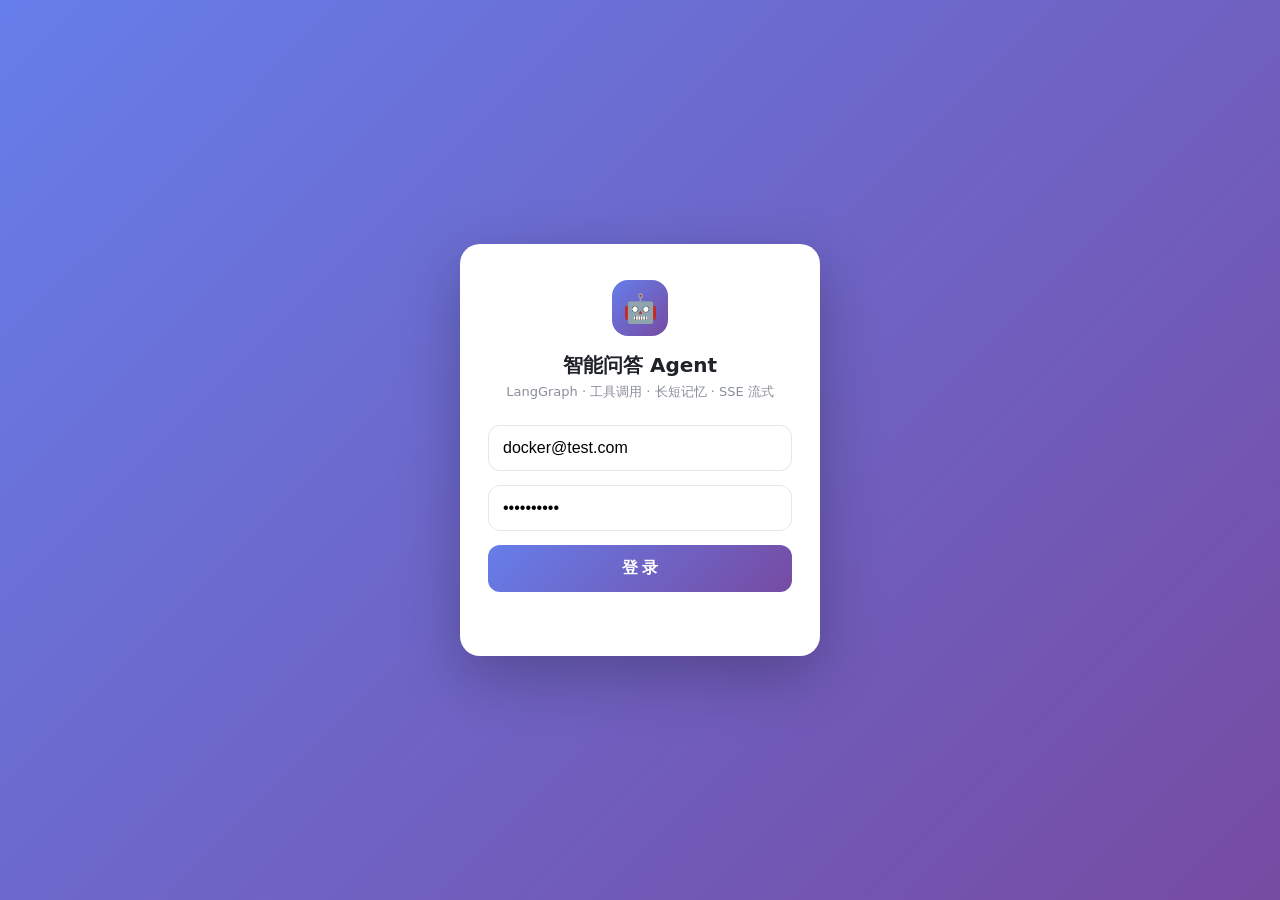
==== front/index.html @ 82601eda "feat: 前端界面重设计 + 手机端适配 - static 目录更名为 front，同步修正 Dockerfile COPY 与 main.py 挂载路径  - 全新 UI：渐变登录卡片、聊天气泡+" ====
<!DOCTYPE html>
<html lang="zh-CN">
<head>
<meta charset="UTF-8">
<meta name="viewport" content="width=device-width, initial-scale=1.0, viewport-fit=cover">
<title>智能问答 Agent</title>
<style>
  :root {
    --primary: #4f6ef7;
    --primary-dark: #3d56d6;
    --bg: #f3f5fa;
    --bubble-ai: #ffffff;
    --text: #1f2329;
    --text-sub: #8a8f99;
    --radius: 16px;
  }
  * { margin:0; padding:0; box-sizing:border-box; -webkit-tap-highlight-color:transparent; }
  html, body { height:100%; }
  body {
    font-family: -apple-system, "PingFang SC", "Microsoft YaHei", system-ui, sans-serif;
    background: var(--bg); color: var(--text);
    height: 100dvh; display: flex; flex-direction: column; overflow: hidden;
  }

  /* ---------- 登录页 ---------- */
  #login {
    flex:1; display:flex; align-items:center; justify-content:center;
    background: linear-gradient(135deg, #667eea 0%, #764ba2 100%);
    padding: 24px;
  }
  .login-card {
    width: 100%; max-width: 360px; background: #fff; border-radius: 20px;
    padding: 36px 28px; box-shadow: 0 20px 60px rgba(0,0,0,.25);
  }
  .login-card .logo {
    width: 56px; height: 56px; margin: 0 auto 16px; border-radius: 16px;
    background: linear-gradient(135deg, #667eea, #764ba2);
    display:flex; align-items:center; justify-content:center; font-size: 28px;
  }
  .login-card h2 { text-align:center; font-size: 20px; margin-bottom: 4px; }
  .login-card p { text-align:center; color: var(--text-sub); font-size: 13px; margin-bottom: 24px; }
  .login-card input {
    width: 100%; padding: 13px 14px; margin-bottom: 14px; font-size: 16px; /* 16px 防止 iOS 聚焦自动放大 */
    border: 1.5px solid #e4e7ed; border-radius: 12px; outline: none; transition: border-color .2s;
  }
  .login-card input:focus { border-color: var(--primary); }
  .login-card button {
    width: 100%; padding: 13px; font-size: 16px; font-weight: 600; color: #fff;
    background: linear-gradient(135deg, #667eea, #764ba2);
    border: none; border-radius: 12px; cursor: pointer; transition: opacity .2s;
  }
  .login-card button:active { opacity: .85; }
  .login-err { color:#e64545; font-size:13px; text-align:center; margin-top:10px; min-height:18px; }

  /* ---------- 聊天页 ---------- */
  #chat { display:none; flex:1; flex-direction:column; height: 100dvh; max-width: 860px; width:100%; margin: 0 auto; }
  header {
    display:flex; align-items:center; gap: 10px; padding: 12px 16px;
    background: #fff; border-bottom: 1px solid #eceef3; flex-shrink: 0;
  }
  header .avatar {
    width: 36px; height: 36px; border-radius: 12px; flex-shrink: 0;
    background: linear-gradient(135deg, #667eea, #764ba2);
    display:flex; align-items:center; justify-content:center; font-size: 18px;
  }
  header .title { font-size: 15px; font-weight: 600; }
  header .status { font-size: 12px; color: var(--text-sub); display:flex; align-items:center; gap:5px; }
  header .dot { width: 7px; height: 7px; border-radius: 50%; background: #2ecc71; }
  header .logout { margin-left:auto; font-size:13px; color:var(--text-sub); background:none; border:none; cursor:pointer; }

  #msgs { flex:1; overflow-y:auto; padding: 18px 14px; scroll-behavior: smooth; }
  .row { display:flex; margin-bottom: 16px; gap: 8px; }
  .row.user { justify-content: flex-end; }
  .row .mini-avatar {
    width: 32px; height: 32px; border-radius: 10px; flex-shrink: 0;
    display:flex; align-items:center; justify-content:center; font-size: 15px;
  }
  .row.assistant .mini-avatar { background: linear-gradient(135deg,#667eea,#764ba2); }
  .row.user .mini-avatar { background: #dfe4f5; order: 2; }
  .msg {
    max-width: 78%; padding: 11px 15px; border-radius: var(--radius);
    line-height: 1.7; font-size: 15px; word-break: break-word; white-space: pre-wrap;
    box-shadow: 0 1px 3px rgba(30,40,80,.06);
  }
  .row.assistant .msg { background: var(--bubble-ai); border-top-left-radius: 4px; }
  .row.user .msg {
    background: linear-gradient(135deg, var(--primary), var(--primary-dark));
    color: #fff; border-top-right-radius: 4px;
  }
  .msg.error { color:#e64545; background:#fff1f0; }

  /* 打字指示器：三个跳动的点 */
  .typing { display:inline-flex; gap:4px; padding: 4px 2px; }
  .typing i { width:7px; height:7px; border-radius:50%; background:#b6bdd0; animation: blink 1.2s infinite; }
  .typing i:nth-child(2) { animation-delay: .2s; }
  .typing i:nth-child(3) { animation-delay: .4s; }
  @keyframes blink { 0%,80%,100% { opacity:.3; transform: translateY(0);} 40% { opacity:1; transform: translateY(-3px);} }

  /* ---------- 底部输入栏 ---------- */
  #bar {
    display:flex; gap: 10px; padding: 12px 14px;
    padding-bottom: calc(12px + env(safe-area-inset-bottom)); /* iPhone 底部安全区 */
    background:#fff; border-top:1px solid #eceef3; flex-shrink:0;
  }
  #bar input {
    flex:1; padding: 12px 16px; font-size: 16px;
    border: 1.5px solid #e4e7ed; border-radius: 24px; outline:none; transition: border-color .2s;
  }
  #bar input:focus { border-color: var(--primary); }
  #send {
    width: 46px; height: 46px; border-radius: 50%; flex-shrink:0;
    background: linear-gradient(135deg, var(--primary), var(--primary-dark));
    border:none; cursor:pointer; display:flex; align-items:center; justify-content:center;
    transition: transform .15s, opacity .2s;
  }
  #send:active { transform: scale(.92); }
  #send:disabled { opacity:.5; }
  #send svg { width: 20px; height: 20px; fill: #fff; }

  /* ---------- 手机端适配 ---------- */
  @media (max-width: 640px) {
    #chat { max-width: 100%; }
    .msg { max-width: 85%; font-size: 15px; }
    #msgs { padding: 14px 10px; }
    header { padding: 10px 12px; }
  }
</style>
</head>
<body>

<div id="login">
  <div class="login-card">
    <div class="logo">🤖</div>
    <h2>智能问答 Agent</h2>
    <p>LangGraph · 工具调用 · 长短记忆 · SSE 流式</p>
    <input id="email" type="email" placeholder="邮箱" value="docker@test.com">
    <input id="password" type="password" placeholder="密码" value="test123456">
    <button onclick="login()">登 录</button>
    <div class="login-err" id="loginErr"></div>
  </div>
</div>

<div id="chat">
  <header>
    <div class="avatar">🤖</div>
    <div>
      <div class="title">智能问答助手</div>
      <div class="status"><span class="dot"></span>在线</div>
    </div>
    <button class="logout" onclick="logout()">退出</button>
  </header>
  <div id="msgs"></div>
  <div id="bar">
    <input id="input" placeholder="输入消息..." autocomplete="off"
           onkeydown="if(event.key==='Enter')send()">
    <button id="send" onclick="send()" aria-label="发送">
      <svg viewBox="0 0 24 24"><path d="M2 21l21-9L2 3v7l15 2-15 2z"/></svg>
    </button>
  </div>
</div>

<script>
let token = '';
let conversationId = null;

async function login() {
  const form = new URLSearchParams();
  form.append('username', document.getElementById('email').value);
  form.append('password', document.getElementById('password').value);
  try {
    const r = await fetch('/auth/login', { method: 'POST', body: form });
    if (!r.ok) { document.getElementById('loginErr').textContent = '登录失败：账号或密码错误'; return; }
    token = (await r.json()).access_token;
    document.getElementById('login').style.display = 'none';
    document.getElementById('chat').style.display = 'flex';
    document.getElementById('input').focus();
  } catch (e) {
    document.getElementById('loginErr').textContent = '网络异常，请稍后重试';
  }
}

function logout() { location.reload(); }

function appendMsg(role, text) {
  const row = document.createElement('div');
  row.className = 'row ' + role;
  const avatar = document.createElement('div');
  avatar.className = 'mini-avatar';
  avatar.textContent = role === 'user' ? '🧑' : '🤖';
  const div = document.createElement('div');
  div.className = 'msg';
  div.textContent = text;
  row.appendChild(avatar);
  row.appendChild(div);
  const box = document.getElementById('msgs');
  box.appendChild(row);
  box.scrollTop = box.scrollHeight;
  return div;
}

function scrollBottom() {
  const box = document.getElementById('msgs');
  box.scrollTop = box.scrollHeight;
}

async function send() {
  const input = document.getElementById('input');
  const text = input.value.trim();
  if (!text) return;
  input.value = '';
  document.getElementById('send').disabled = true;
  appendMsg('user', text);

  // 先放打字指示器，收到第一个 delta 再替换成文字
  const aiDiv = appendMsg('assistant', '');
  aiDiv.innerHTML = '<span class="typing"><i></i><i></i><i></i></span>';
  let firstDelta = true;

  try {
    const body = { message: text };
    if (conversationId) body.conversation_id = conversationId;

    const resp = await fetch('/chat/stream', {
      method: 'POST',
      headers: { 'Authorization': 'Bearer ' + token, 'Content-Type': 'application/json' },
      body: JSON.stringify(body)
    });
    if (!resp.ok) {
      aiDiv.classList.add('error');
      aiDiv.textContent = '请求失败：HTTP ' + resp.status;
      return;
    }

    // fetch + ReadableStream 手动解析 SSE（EventSource 不支持 POST/Header）
    const reader = resp.body.getReader();
    const decoder = new TextDecoder('utf-8');
    let buf = '';
    while (true) {
      const { done, value } = await reader.read();
      if (done) break;
      buf += decoder.decode(value, { stream: true });
      let idx;
      while ((idx = buf.indexOf('\n\n')) >= 0) {
        const raw = buf.slice(0, idx);
        buf = buf.slice(idx + 2);
        if (!raw.startsWith('data:')) continue;
        const evt = JSON.parse(raw.slice(5).trim());
        if (evt.type === 'meta') {
          conversationId = evt.conversation_id;
        } else if (evt.type === 'delta') {
          if (firstDelta) { aiDiv.textContent = ''; firstDelta = false; }
          aiDiv.textContent += evt.content;
          scrollBottom();
        } else if (evt.type === 'error') {
          aiDiv.classList.add('error');
          aiDiv.textContent = '[出错了] ' + evt.message;
        }
      }
    }
    if (firstDelta) aiDiv.textContent = '（无响应内容）';
  } catch (e) {
    aiDiv.classList.add('error');
    aiDiv.textContent = '[网络异常] 请检查连接后重试';
  } finally {
    document.getElementById('send').disabled = false;
    document.getElementById('input').focus();
  }
}
</script>
</body>
</html>
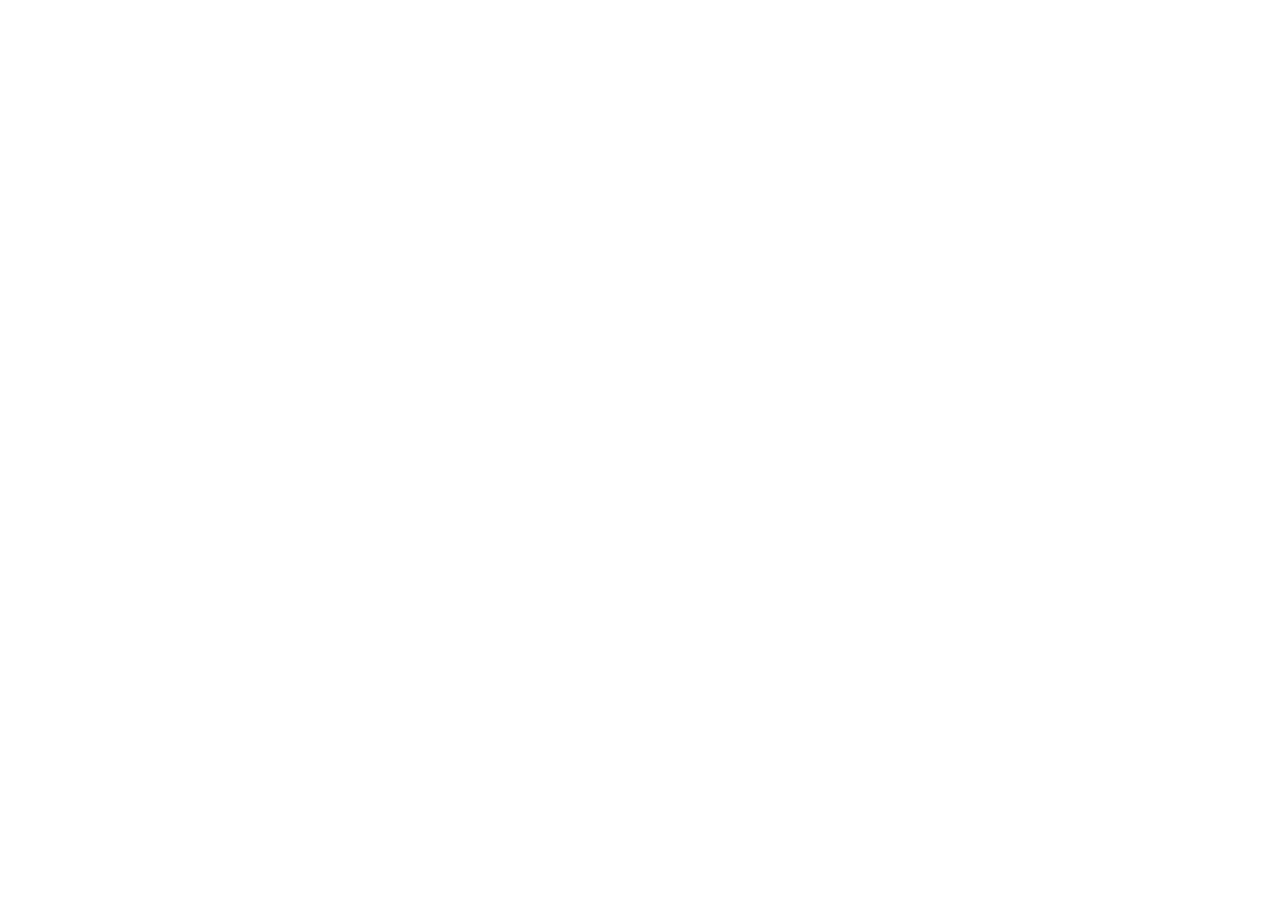
==== commit ba6aa68e: "feat: 前端升级为完整聊天应用（多文件） - 拆分 index.html / style.css / app.js 三文件  - 侧边栏：会话列表、新建/重命名/删除会话、点击加载历史消息  - " ====
--- a/front/index.html
+++ b/front/index.html
@@ -1,271 +1,106 @@
 <!DOCTYPE html>
-<html lang="zh-CN">
+<html lang="zh-CN" data-theme="light">
 <head>
 <meta charset="UTF-8">
 <meta name="viewport" content="width=device-width, initial-scale=1.0, viewport-fit=cover">
 <title>智能问答 Agent</title>
-<style>
-  :root {
-    --primary: #4f6ef7;
-    --primary-dark: #3d56d6;
-    --bg: #f3f5fa;
-    --bubble-ai: #ffffff;
-    --text: #1f2329;
-    --text-sub: #8a8f99;
-    --radius: 16px;
-  }
-  * { margin:0; padding:0; box-sizing:border-box; -webkit-tap-highlight-color:transparent; }
-  html, body { height:100%; }
-  body {
-    font-family: -apple-system, "PingFang SC", "Microsoft YaHei", system-ui, sans-serif;
-    background: var(--bg); color: var(--text);
-    height: 100dvh; display: flex; flex-direction: column; overflow: hidden;
-  }
-
-  /* ---------- 登录页 ---------- */
-  #login {
-    flex:1; display:flex; align-items:center; justify-content:center;
-    background: linear-gradient(135deg, #667eea 0%, #764ba2 100%);
-    padding: 24px;
-  }
-  .login-card {
-    width: 100%; max-width: 360px; background: #fff; border-radius: 20px;
-    padding: 36px 28px; box-shadow: 0 20px 60px rgba(0,0,0,.25);
-  }
-  .login-card .logo {
-    width: 56px; height: 56px; margin: 0 auto 16px; border-radius: 16px;
-    background: linear-gradient(135deg, #667eea, #764ba2);
-    display:flex; align-items:center; justify-content:center; font-size: 28px;
-  }
-  .login-card h2 { text-align:center; font-size: 20px; margin-bottom: 4px; }
-  .login-card p { text-align:center; color: var(--text-sub); font-size: 13px; margin-bottom: 24px; }
-  .login-card input {
-    width: 100%; padding: 13px 14px; margin-bottom: 14px; font-size: 16px; /* 16px 防止 iOS 聚焦自动放大 */
-    border: 1.5px solid #e4e7ed; border-radius: 12px; outline: none; transition: border-color .2s;
-  }
-  .login-card input:focus { border-color: var(--primary); }
-  .login-card button {
-    width: 100%; padding: 13px; font-size: 16px; font-weight: 600; color: #fff;
-    background: linear-gradient(135deg, #667eea, #764ba2);
-    border: none; border-radius: 12px; cursor: pointer; transition: opacity .2s;
-  }
-  .login-card button:active { opacity: .85; }
-  .login-err { color:#e64545; font-size:13px; text-align:center; margin-top:10px; min-height:18px; }
-
-  /* ---------- 聊天页 ---------- */
-  #chat { display:none; flex:1; flex-direction:column; height: 100dvh; max-width: 860px; width:100%; margin: 0 auto; }
-  header {
-    display:flex; align-items:center; gap: 10px; padding: 12px 16px;
-    background: #fff; border-bottom: 1px solid #eceef3; flex-shrink: 0;
-  }
-  header .avatar {
-    width: 36px; height: 36px; border-radius: 12px; flex-shrink: 0;
-    background: linear-gradient(135deg, #667eea, #764ba2);
-    display:flex; align-items:center; justify-content:center; font-size: 18px;
-  }
-  header .title { font-size: 15px; font-weight: 600; }
-  header .status { font-size: 12px; color: var(--text-sub); display:flex; align-items:center; gap:5px; }
-  header .dot { width: 7px; height: 7px; border-radius: 50%; background: #2ecc71; }
-  header .logout { margin-left:auto; font-size:13px; color:var(--text-sub); background:none; border:none; cursor:pointer; }
-
-  #msgs { flex:1; overflow-y:auto; padding: 18px 14px; scroll-behavior: smooth; }
-  .row { display:flex; margin-bottom: 16px; gap: 8px; }
-  .row.user { justify-content: flex-end; }
-  .row .mini-avatar {
-    width: 32px; height: 32px; border-radius: 10px; flex-shrink: 0;
-    display:flex; align-items:center; justify-content:center; font-size: 15px;
-  }
-  .row.assistant .mini-avatar { background: linear-gradient(135deg,#667eea,#764ba2); }
-  .row.user .mini-avatar { background: #dfe4f5; order: 2; }
-  .msg {
-    max-width: 78%; padding: 11px 15px; border-radius: var(--radius);
-    line-height: 1.7; font-size: 15px; word-break: break-word; white-space: pre-wrap;
-    box-shadow: 0 1px 3px rgba(30,40,80,.06);
-  }
-  .row.assistant .msg { background: var(--bubble-ai); border-top-left-radius: 4px; }
-  .row.user .msg {
-    background: linear-gradient(135deg, var(--primary), var(--primary-dark));
-    color: #fff; border-top-right-radius: 4px;
-  }
-  .msg.error { color:#e64545; background:#fff1f0; }
-
-  /* 打字指示器：三个跳动的点 */
-  .typing { display:inline-flex; gap:4px; padding: 4px 2px; }
-  .typing i { width:7px; height:7px; border-radius:50%; background:#b6bdd0; animation: blink 1.2s infinite; }
-  .typing i:nth-child(2) { animation-delay: .2s; }
-  .typing i:nth-child(3) { animation-delay: .4s; }
-  @keyframes blink { 0%,80%,100% { opacity:.3; transform: translateY(0);} 40% { opacity:1; transform: translateY(-3px);} }
-
-  /* ---------- 底部输入栏 ---------- */
-  #bar {
-    display:flex; gap: 10px; padding: 12px 14px;
-    padding-bottom: calc(12px + env(safe-area-inset-bottom)); /* iPhone 底部安全区 */
-    background:#fff; border-top:1px solid #eceef3; flex-shrink:0;
-  }
-  #bar input {
-    flex:1; padding: 12px 16px; font-size: 16px;
-    border: 1.5px solid #e4e7ed; border-radius: 24px; outline:none; transition: border-color .2s;
-  }
-  #bar input:focus { border-color: var(--primary); }
-  #send {
-    width: 46px; height: 46px; border-radius: 50%; flex-shrink:0;
-    background: linear-gradient(135deg, var(--primary), var(--primary-dark));
-    border:none; cursor:pointer; display:flex; align-items:center; justify-content:center;
-    transition: transform .15s, opacity .2s;
-  }
-  #send:active { transform: scale(.92); }
-  #send:disabled { opacity:.5; }
-  #send svg { width: 20px; height: 20px; fill: #fff; }
-
-  /* ---------- 手机端适配 ---------- */
-  @media (max-width: 640px) {
-    #chat { max-width: 100%; }
-    .msg { max-width: 85%; font-size: 15px; }
-    #msgs { padding: 14px 10px; }
-    header { padding: 10px 12px; }
-  }
-</style>
+<link rel="stylesheet" href="/style.css">
 </head>
 <body>
 
-<div id="login">
-  <div class="login-card">
-    <div class="logo">🤖</div>
-    <h2>智能问答 Agent</h2>
-    <p>LangGraph · 工具调用 · 长短记忆 · SSE 流式</p>
-    <input id="email" type="email" placeholder="邮箱" value="docker@test.com">
-    <input id="password" type="password" placeholder="密码" value="test123456">
-    <button onclick="login()">登 录</button>
-    <div class="login-err" id="loginErr"></div>
+<!-- ==================== 登录 / 注册 ==================== -->
+<div id="authView" class="auth-view" style="display:none">
+  <div class="auth-card">
+    <div class="auth-logo">🤖</div>
+    <h1 class="auth-title">智能问答 Agent</h1>
+    <p class="auth-sub">LangGraph · 工具调用 · 长短时记忆 · SSE 流式输出</p>
+
+    <div class="auth-tabs">
+      <button id="tabLogin" class="active" onclick="switchTab('login')">登录</button>
+      <button id="tabRegister" onclick="switchTab('register')">注册</button>
+    </div>
+
+    <div id="loginForm">
+      <input id="loginEmail" type="email" placeholder="邮箱" autocomplete="username">
+      <input id="loginPwd" type="password" placeholder="密码" autocomplete="current-password"
+             onkeydown="if(event.key==='Enter')doLogin()">
+      <button class="btn-primary" onclick="doLogin()">登 录</button>
+    </div>
+
+    <div id="registerForm" style="display:none">
+      <input id="regName" placeholder="用户名">
+      <input id="regEmail" type="email" placeholder="邮箱" autocomplete="username">
+      <input id="regPwd" type="password" placeholder="密码（至少6位）" autocomplete="new-password"
+             onkeydown="if(event.key==='Enter')doRegister()">
+      <button class="btn-primary" onclick="doRegister()">注 册</button>
+    </div>
+
+    <div id="authErr" class="auth-err"></div>
   </div>
 </div>
 
-<div id="chat">
-  <header>
-    <div class="avatar">🤖</div>
-    <div>
-      <div class="title">智能问答助手</div>
-      <div class="status"><span class="dot"></span>在线</div>
+<!-- ==================== 主界面 ==================== -->
+<div id="appView" class="app-view" style="display:none">
+
+  <!-- 移动端遮罩 -->
+  <div id="mask" class="mask" onclick="closeSidebar()"></div>
+
+  <!-- 侧边栏 -->
+  <aside id="sidebar" class="sidebar">
+    <button class="new-chat" onclick="newChat()">
+      <span class="plus">＋</span> 开启新对话
+    </button>
+    <div id="convList" class="conv-list"></div>
+    <div class="sidebar-footer">
+      <div class="user-chip">
+        <div class="user-avatar" id="userAvatar">U</div>
+        <div class="user-name" id="userName">用户</div>
+      </div>
+      <button class="icon-btn" title="退出登录" onclick="doLogout()">
+        <svg viewBox="0 0 24 24"><path d="M16 13v-2H7V8l-5 4 5 4v-3zM20 3h-8v2h8v14h-8v2h8a2 2 0 0 0 2-2V5a2 2 0 0 0-2-2z"/></svg>
+      </button>
     </div>
-    <button class="logout" onclick="logout()">退出</button>
-  </header>
-  <div id="msgs"></div>
-  <div id="bar">
-    <input id="input" placeholder="输入消息..." autocomplete="off"
-           onkeydown="if(event.key==='Enter')send()">
-    <button id="send" onclick="send()" aria-label="发送">
-      <svg viewBox="0 0 24 24"><path d="M2 21l21-9L2 3v7l15 2-15 2z"/></svg>
-    </button>
-  </div>
+  </aside>
+
+  <!-- 主区域 -->
+  <main class="main">
+    <header class="topbar">
+      <button class="icon-btn hamburger" onclick="openSidebar()">
+        <svg viewBox="0 0 24 24"><path d="M3 6h18v2H3zm0 5h18v2H3zm0 5h18v2H3z"/></svg>
+      </button>
+      <div class="topbar-title" id="convTitle">新对话</div>
+      <button class="icon-btn" title="切换主题" onclick="toggleTheme()">
+        <svg id="themeIcon" viewBox="0 0 24 24"><path d="M12 3a9 9 0 1 0 9 9c0-.46-.04-.92-.1-1.36a5.39 5.39 0 0 1-4.4 2.26 5.4 5.4 0 0 1-5.4-5.4c0-1.81.89-3.42 2.26-4.4A9 9 0 0 0 12 3z"/></svg>
+      </button>
+    </header>
+
+    <div id="msgs" class="msgs">
+      <!-- 欢迎页 -->
+      <div id="welcome" class="welcome">
+        <div class="welcome-logo">🤖</div>
+        <h2>有什么可以帮你的？</h2>
+        <p>支持工具调用、多轮记忆、流式输出</p>
+        <div class="suggest-grid">
+          <div class="suggest-card" onclick="useSuggest('现在几点了？')">🕐 现在几点了？</div>
+          <div class="suggest-card" onclick="useSuggest('帮我算一下 (128+256)*3')">🧮 帮我算一下 (128+256)*3</div>
+          <div class="suggest-card" onclick="useSuggest('介绍一下 LangGraph 是什么')">📚 介绍一下 LangGraph</div>
+          <div class="suggest-card" onclick="useSuggest('给我讲个程序员笑话')">😄 讲个程序员笑话</div>
+        </div>
+      </div>
+    </div>
+
+    <div class="input-area">
+      <div class="input-wrap">
+        <textarea id="input" rows="1" placeholder="输入消息，Enter 发送，Shift+Enter 换行"></textarea>
+        <button id="sendBtn" class="send-btn" onclick="send()" aria-label="发送">
+          <svg viewBox="0 0 24 24"><path d="M2 21l21-9L2 3v7l15 2-15 2z"/></svg>
+        </button>
+      </div>
+      <div class="input-tip">内容由 AI 生成，仅供参考</div>
+    </div>
+  </main>
 </div>
 
-<script>
-let token = '';
-let conversationId = null;
-
-async function login() {
-  const form = new URLSearchParams();
-  form.append('username', document.getElementById('email').value);
-  form.append('password', document.getElementById('password').value);
-  try {
-    const r = await fetch('/auth/login', { method: 'POST', body: form });
-    if (!r.ok) { document.getElementById('loginErr').textContent = '登录失败：账号或密码错误'; return; }
-    token = (await r.json()).access_token;
-    document.getElementById('login').style.display = 'none';
-    document.getElementById('chat').style.display = 'flex';
-    document.getElementById('input').focus();
-  } catch (e) {
-    document.getElementById('loginErr').textContent = '网络异常，请稍后重试';
-  }
-}
-
-function logout() { location.reload(); }
-
-function appendMsg(role, text) {
-  const row = document.createElement('div');
-  row.className = 'row ' + role;
-  const avatar = document.createElement('div');
-  avatar.className = 'mini-avatar';
-  avatar.textContent = role === 'user' ? '🧑' : '🤖';
-  const div = document.createElement('div');
-  div.className = 'msg';
-  div.textContent = text;
-  row.appendChild(avatar);
-  row.appendChild(div);
-  const box = document.getElementById('msgs');
-  box.appendChild(row);
-  box.scrollTop = box.scrollHeight;
-  return div;
-}
-
-function scrollBottom() {
-  const box = document.getElementById('msgs');
-  box.scrollTop = box.scrollHeight;
-}
-
-async function send() {
-  const input = document.getElementById('input');
-  const text = input.value.trim();
-  if (!text) return;
-  input.value = '';
-  document.getElementById('send').disabled = true;
-  appendMsg('user', text);
-
-  // 先放打字指示器，收到第一个 delta 再替换成文字
-  const aiDiv = appendMsg('assistant', '');
-  aiDiv.innerHTML = '<span class="typing"><i></i><i></i><i></i></span>';
-  let firstDelta = true;
-
-  try {
-    const body = { message: text };
-    if (conversationId) body.conversation_id = conversationId;
-
-    const resp = await fetch('/chat/stream', {
-      method: 'POST',
-      headers: { 'Authorization': 'Bearer ' + token, 'Content-Type': 'application/json' },
-      body: JSON.stringify(body)
-    });
-    if (!resp.ok) {
-      aiDiv.classList.add('error');
-      aiDiv.textContent = '请求失败：HTTP ' + resp.status;
-      return;
-    }
-
-    // fetch + ReadableStream 手动解析 SSE（EventSource 不支持 POST/Header）
-    const reader = resp.body.getReader();
-    const decoder = new TextDecoder('utf-8');
-    let buf = '';
-    while (true) {
-      const { done, value } = await reader.read();
-      if (done) break;
-      buf += decoder.decode(value, { stream: true });
-      let idx;
-      while ((idx = buf.indexOf('\n\n')) >= 0) {
-        const raw = buf.slice(0, idx);
-        buf = buf.slice(idx + 2);
-        if (!raw.startsWith('data:')) continue;
-        const evt = JSON.parse(raw.slice(5).trim());
-        if (evt.type === 'meta') {
-          conversationId = evt.conversation_id;
-        } else if (evt.type === 'delta') {
-          if (firstDelta) { aiDiv.textContent = ''; firstDelta = false; }
-          aiDiv.textContent += evt.content;
-          scrollBottom();
-        } else if (evt.type === 'error') {
-          aiDiv.classList.add('error');
-          aiDiv.textContent = '[出错了] ' + evt.message;
-        }
-      }
-    }
-    if (firstDelta) aiDiv.textContent = '（无响应内容）';
-  } catch (e) {
-    aiDiv.classList.add('error');
-    aiDiv.textContent = '[网络异常] 请检查连接后重试';
-  } finally {
-    document.getElementById('send').disabled = false;
-    document.getElementById('input').focus();
-  }
-}
-</script>
+<script src="/app.js"></script>
 </body>
 </html>
